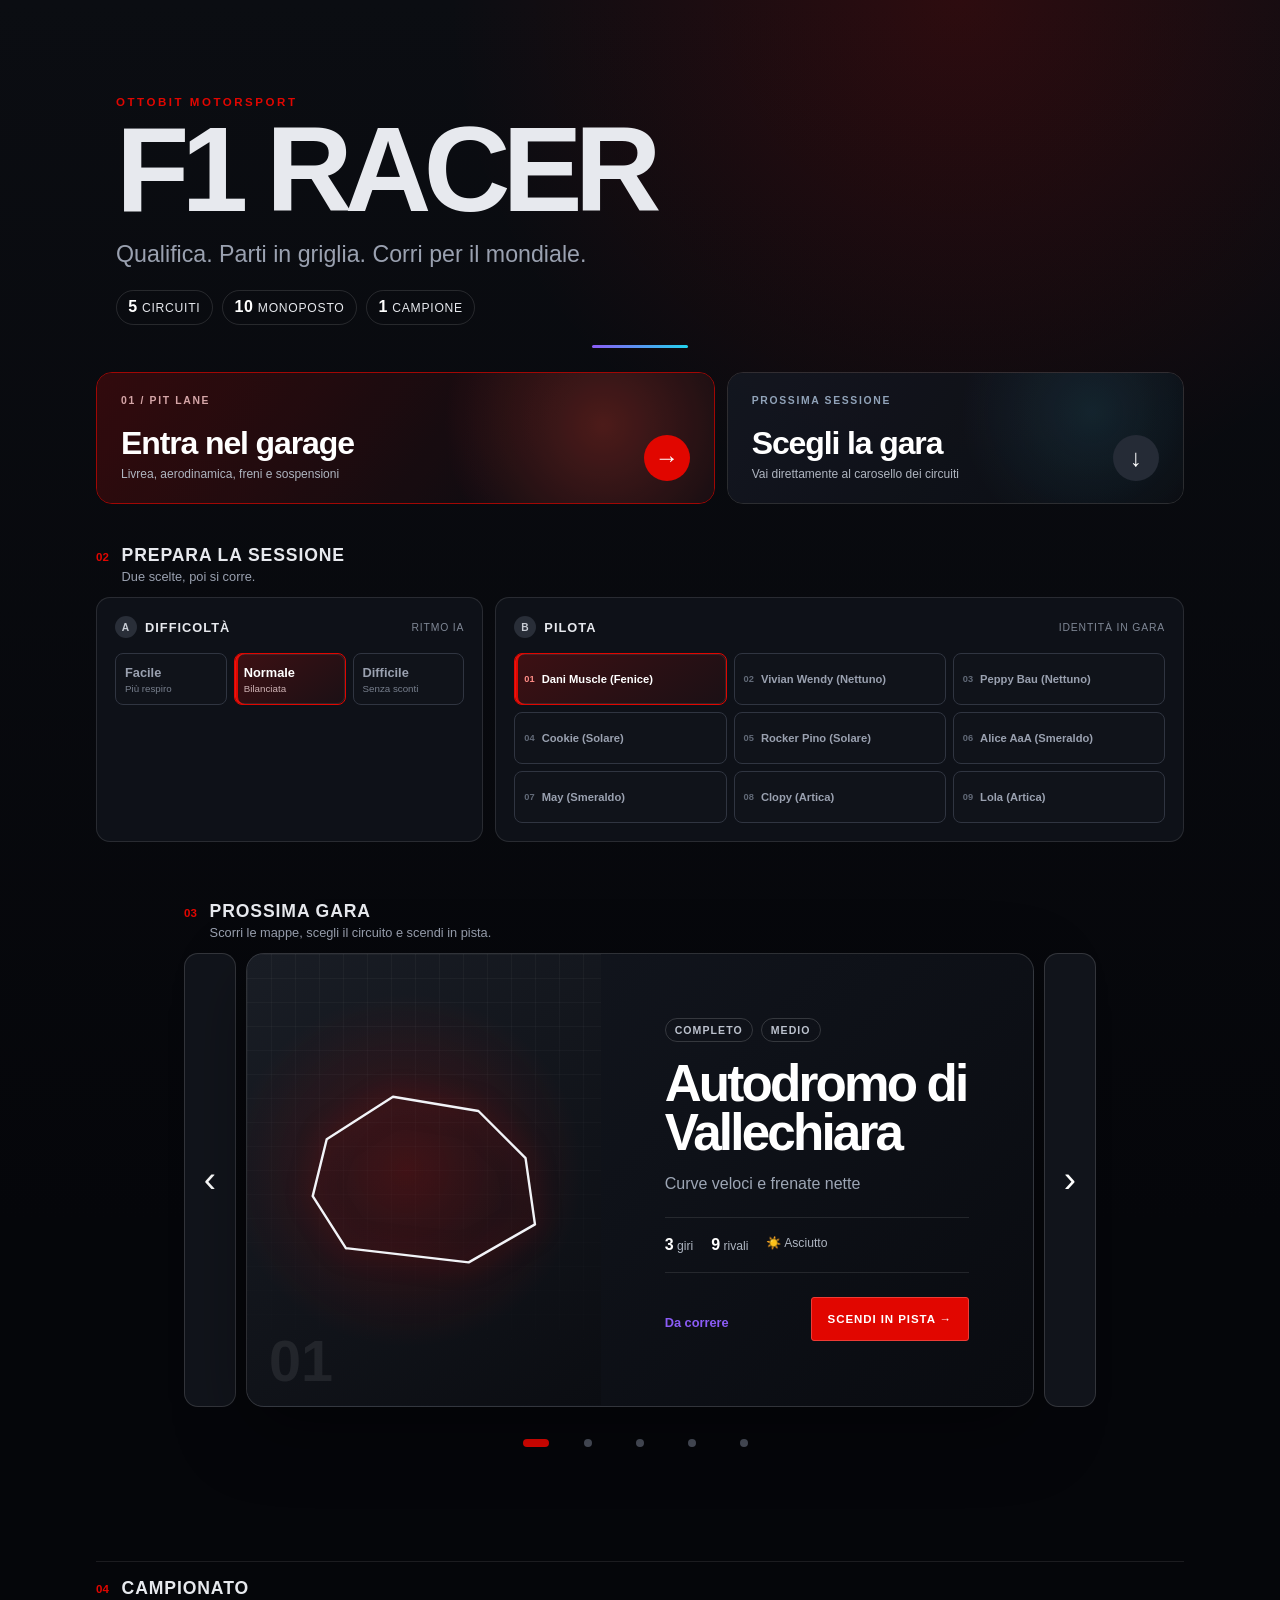
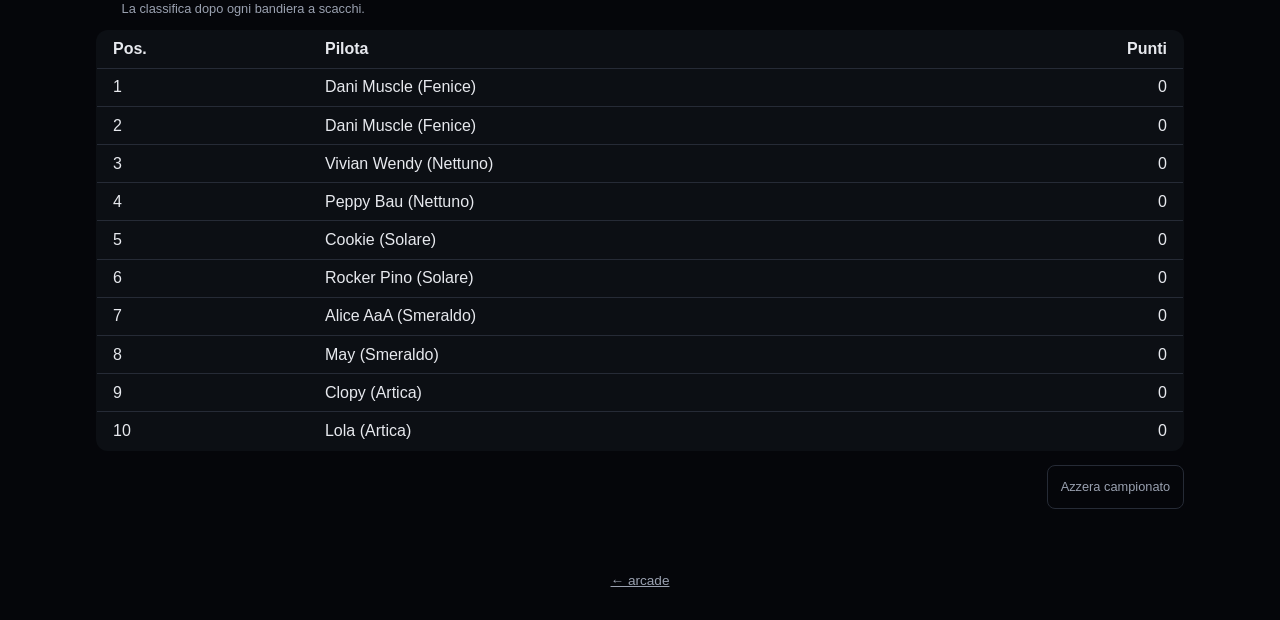
==== games/f1-racer/index.html @ 50240152 "fix(f1): preserve desktop race CTA clicks" ====
<!DOCTYPE html>
<html lang="it">
<head>
  <meta charset="UTF-8" />
  <meta name="viewport" content="width=device-width, initial-scale=1.0" />
  <title>F1 Racer — ottobit arcade</title>
  <link rel="icon" href="data:image/svg+xml,<svg xmlns=%22http://www.w3.org/2000/svg%22 viewBox=%220 0 100 100%22><text y=%22.9em%22 font-size=%2290%22>🏎️</text></svg>" />
  <meta name="description" content="Mini-campionato 3D: 5 circuiti, griglia da 10 auto, classifica a punti. Giocabile subito nel browser." />
  <meta property="og:type" content="website" />
  <meta property="og:url" content="https://ottobit.github.io/portfolio-arcade/games/f1-racer/" />
  <meta property="og:title" content="F1 Racer — ottobit arcade" />
  <meta property="og:description" content="Mini-campionato 3D: 5 circuiti, griglia da 10 auto, classifica a punti. Giocabile subito nel browser." />
  <meta property="og:image" content="https://ottobit.github.io/portfolio-arcade/assets/images/og-f1-racer.jpg" />
  <meta name="twitter:card" content="summary_large_image" />
  <link rel="stylesheet" href="../../assets/css/style.css" />
  <link rel="stylesheet" href="style.css?v=21" />
</head>
<body>
  <header class="f1-home-hero">
    <p class="f1-home-kicker">OTTOBIT MOTORSPORT</p>
    <h1 class="wordmark">F1 Racer</h1>
    <p class="f1-home-lead">Qualifica. Parti in griglia. Corri per il mondiale.</p>
    <div class="f1-home-stats" aria-label="Caratteristiche campionato">
      <span><strong>5</strong> circuiti</span><span><strong>10</strong> monoposto</span><span><strong>1</strong> campione</span>
    </div>
  </header>

  <nav class="home-command-center" aria-label="Azioni principali">
    <a class="home-command home-command--garage" href="garage.html">
      <span class="home-command-index">01 / PIT LANE</span>
      <span class="home-command-copy"><strong>Entra nel garage</strong><small>Livrea, aerodinamica, freni e sospensioni</small></span>
      <span class="home-command-arrow" aria-hidden="true">→</span>
    </a>
    <a class="home-command home-command--race" href="#circuit-carousel">
      <span class="home-command-index">PROSSIMA SESSIONE</span>
      <span class="home-command-copy"><strong>Scegli la gara</strong><small>Vai direttamente al carosello dei circuiti</small></span>
      <span class="home-command-arrow" aria-hidden="true">↓</span>
    </a>
  </nav>

  <div id="champion-banner" hidden></div>

  <section class="f1-home-section race-setup-panel">
    <div class="f1-home-section-head"><span>02</span><div><h2>Prepara la sessione</h2><p>Due scelte, poi si corre.</p></div></div>
    <div class="race-setup-grid">
      <div class="setup-choice setup-choice--difficulty"><div class="setup-choice-head"><strong><i>A</i>Difficoltà</strong><span>Ritmo IA</span></div><div id="difficulty-select" class="difficulty-select difficulty-control" role="radiogroup" aria-label="Difficoltà avversari"></div></div>
      <div class="setup-choice setup-choice--driver"><div class="setup-choice-head"><strong><i>B</i>Pilota</strong><span>Identità in gara</span></div><div id="driver-select" class="difficulty-select driver-control" role="radiogroup" aria-label="Pilota"></div></div>
    </div>
  </section>

  <main class="f1-home-section circuit-stage"><div class="f1-home-section-head"><span>03</span><div><h2>Prossima gara</h2><p>Scorri le mappe, scegli il circuito e scendi in pista.</p></div></div>
    <div id="circuit-carousel" class="circuit-carousel" tabindex="0" aria-roledescription="carosello" aria-label="Selezione circuito">
      <button id="circuit-prev" class="circuit-arrow circuit-arrow--prev" type="button" aria-label="Circuito precedente">‹</button>
      <div class="circuit-viewport"><div id="circuit-list" class="circuit-track"></div></div>
      <button id="circuit-next" class="circuit-arrow circuit-arrow--next" type="button" aria-label="Circuito successivo">›</button>
    </div>
    <div id="circuit-dots" class="circuit-dots" aria-label="Vai al circuito"></div>
    <p id="circuit-live" class="sr-only" aria-live="polite"></p>
  </main>

  <section class="f1-home-section championship-panel"><div class="f1-home-section-head"><span>04</span><div><h2>Campionato</h2><p>La classifica dopo ogni bandiera a scacchi.</p></div></div><div class="menu-standings">
    <table>
      <thead><tr><th>Pos.</th><th>Pilota</th><th>Punti</th></tr></thead>
      <tbody id="standings-body"></tbody>
    </table>
    <button id="reset-btn" class="reset-btn" type="button">Azzera campionato</button>
  </div></section>

  <footer>
    <a href="../../">← arcade</a>
  </footer>

  <script type="module" src="menu.js?v=22"></script>
</body>
</html>
---- assets/css/style.css ----
:root {
  --bg: #0b0d12;
  --surface: #14171f;
  --border: #262b36;
  --text: #e7e9ee;
  --text-dim: #9aa1b0;
  --accent: #8b5cf6; /* arcade violet — site chrome, not tied to any one game */
  --accent-2: #22d3ee; /* cyan, used sparingly for the hover glow gradient */
  --accent-soft: rgba(139, 92, 246, 0.14);
}

* {
  box-sizing: border-box;
}

body {
  margin: 0;
  background: var(--bg);
  color: var(--text);
  font-family: -apple-system, BlinkMacSystemFont, "Segoe UI", Roboto, sans-serif;
}

/* Same keyboard-focus affordance as the portfolio's own :focus-visible
   rule — a mouse click doesn't need a ring, tabbing through the cards
   does. */
:focus-visible {
  outline: 3px solid var(--accent);
  outline-offset: 3px;
  border-radius: 4px;
}

header {
  padding: 3rem 1.5rem 1.75rem;
  text-align: center;
}

.wordmark {
  margin: 0;
  font-weight: 700;
  font-size: 2.1rem;
  letter-spacing: 0.04em;
  text-transform: uppercase;
}

.wordmark .dot {
  color: var(--accent);
}

header p {
  color: var(--text-dim);
  margin-top: 0.6rem;
}

/* The header's own accent bar, same role as .info-card::before on the
   portfolio — a gradient here instead of a flat fill is the one place
   the second accent tone earns its keep. */
header::after {
  content: '';
  display: block;
  width: 96px;
  height: 3px;
  margin: 1.25rem auto 0;
  background: linear-gradient(90deg, var(--accent), var(--accent-2));
  border-radius: 999px;
}

main {
  max-width: 960px;
  margin: 0 auto;
  padding: 1rem 1.5rem 4rem;
}

.grid {
  display: grid;
  /* auto-fit, not auto-fill: with fewer games than columns (today, just
     one), auto-fill leaves phantom empty columns and the real card stays
     stuck at its minimum width instead of filling the row — same fix
     already in place on the portfolio's own .card-grid. */
  grid-template-columns: repeat(auto-fit, minmax(240px, 1fr));
  gap: 1rem;
}

.card {
  position: relative;
  display: flex;
  flex-direction: column;
  gap: 0.6rem;
  background: var(--surface);
  border: 1px solid var(--border);
  border-radius: 14px;
  padding: 1.5rem 1.25rem 1.25rem;
  height: 100%;
  overflow: hidden;
  transition: transform 0.15s ease, border-color 0.15s ease, box-shadow 0.15s ease;
}

/* Top accent rule, same pattern as .info-card::before on the portfolio —
   the cheapest way to make a plain bordered box read as "branded". */
.card::before {
  content: '';
  position: absolute;
  top: 0;
  left: 0;
  right: 0;
  height: 3px;
  background: linear-gradient(90deg, var(--accent), var(--accent-2));
  opacity: 0.55;
  transition: opacity 0.15s ease;
}

/* A card that's nothing but a game's own og-card image — no separate
   icon/title/description because the image already carries them (same
   pattern as the portfolio's Embergale entry in its Playground). */
.card--image-only {
  padding: 0;
}

.card-image {
  display: block;
  width: 100%;
  height: auto;
  aspect-ratio: 1200 / 630;
  object-fit: cover;
}

.card-icon {
  display: inline-flex;
  align-items: center;
  justify-content: center;
  align-self: flex-start;
  padding: 0.4em;
  font-size: 1.6rem;
  line-height: 1;
  background: var(--bg);
  border: 1px solid var(--border);
  border-radius: 10px;
}

.card h2 {
  margin: 0;
  display: flex;
  align-items: center;
  gap: 0.4em;
  font-weight: 600;
  font-size: 1.15rem;
  letter-spacing: 0.01em;
}

.card h2::after {
  content: '→';
  color: var(--accent);
  opacity: 0;
  transform: translateX(-4px);
  transition: opacity 0.15s ease, transform 0.15s ease;
}

.card p {
  margin: 0;
  color: var(--text-dim);
  font-size: 0.9rem;
}

.card--disabled {
  opacity: 0.6;
}

.card-link {
  text-decoration: none;
  color: inherit;
}

.card-link:hover .card,
.card-link:focus-visible .card {
  transform: translateY(-3px);
  border-color: var(--accent);
  box-shadow: 0 12px 32px rgba(0, 0, 0, 0.35), 0 0 0 1px var(--accent-soft);
}

.card-link:hover .card::before,
.card-link:focus-visible .card::before {
  opacity: 1;
}

.card-link:hover h2::after,
.card-link:focus-visible h2::after {
  opacity: 1;
  transform: translateX(0);
}

.badge {
  position: absolute;
  top: 1rem;
  right: 1rem;
  font-size: 0.65rem;
  font-weight: 600;
  text-transform: uppercase;
  letter-spacing: 0.08em;
  color: var(--text-dim);
  border: 1px solid var(--border);
  border-radius: 999px;
  padding: 0.2rem 0.6rem;
}

footer {
  text-align: center;
  color: var(--text-dim);
  font-size: 0.85rem;
  padding: 2rem 1.5rem;
}

footer a {
  color: var(--text-dim);
  transition: color 0.15s ease;
}

footer a:hover,
footer a:focus-visible {
  color: var(--accent);
}
---- games/f1-racer/style.css ----
/* Fullscreen-no-scroll is only right for the race page (fixed canvas +
   HUD overlay) — the menu page below it needs to scroll normally, so this
   is scoped to race.html's own <html class="race">, not shared globally. */
html.race,
html.race body {
  height: 100%;
  overflow: hidden;
}

body {
  background: #05060a;
}

canvas {
  display: block;
}

/* The race viewport is an interaction surface, not a document: prevent
   Safari/iOS from turning repeated taps or pinch gestures on the WebGL
   canvas into page zoom. Keep this scoped to #app so HUD links/results
   retain normal browser behaviour. */
html.race #app,
html.race #app canvas {
  touch-action: none;
  -webkit-user-select: none;
  user-select: none;
  -webkit-touch-callout: none;
}

/* One shared "glass" surface for HUD chrome that still needs one — just
   the speed/gear cluster now (below); every other piece is plain text with
   a drop shadow instead (see #hud-topleft/#hud-topright). */
.hud-panel {
  background: linear-gradient(180deg, rgba(22, 24, 31, 0.45), rgba(11, 12, 17, 0.35));
  backdrop-filter: blur(4px);
  -webkit-backdrop-filter: blur(4px);
  border: 1px solid rgba(255, 255, 255, 0.1);
  border-radius: 10px;
}

/* Corner HUD instead of bordered cards stacked at top-center — those kept
   fighting each other for the limited room above the horizon, and drew
   the eye to themselves instead of the track. Modeled directly on a real
   sim racer's HUD: plain text with a drop shadow for legibility in each
   corner, the whole middle of the screen left clear. Only the speed/gear
   readout (bottom-right) keeps a background pill, same as the reference —
   it's the one place several numbers share tight quarters. */
#hud {
  position: fixed;
  inset: 0;
  pointer-events: none;
  font-family: -apple-system, BlinkMacSystemFont, "Segoe UI", Roboto, sans-serif;
  color: var(--text, #e7e9ee);
}

#hud-topleft,
#hud-topright {
  position: absolute;
  top: 0.6rem;
  text-shadow: 0 1px 6px rgba(0, 0, 0, 0.85), 0 1px 2px rgba(0, 0, 0, 0.9);
}

#hud-topleft {
  left: 0.8rem;
}

#hud-topright {
  right: 0.8rem;
  text-align: right;
}

#hud .back-link {
  display: block;
  pointer-events: auto;
  color: var(--text-dim, #9aa1b0);
  text-decoration: none;
  font-size: 0.75rem;
  margin-bottom: 0.35rem;
  width: fit-content;
}

#time {
  font-size: 1.7rem;
  font-weight: 800;
  font-variant-numeric: tabular-nums;
  line-height: 1.1;
}

#hud-topleft-row {
  font-size: 0.95rem;
  font-weight: 600;
  font-variant-numeric: tabular-nums;
  margin-top: 0.15rem;
}

.stats-sep {
  margin: 0 0.35em;
  color: var(--text-dim, #9aa1b0);
}

#circuit-name {
  font-size: 0.7rem;
  color: var(--text-dim, #9aa1b0);
  text-transform: uppercase;
  letter-spacing: 0.05em;
}

#best {
  font-size: 0.85rem;
  font-variant-numeric: tabular-nums;
  margin-top: 0.15rem;
}

#hud-topright-row {
  display: flex;
  justify-content: flex-end;
  gap: 0.6em;
  font-size: 0.8rem;
  color: var(--text-dim, #9aa1b0);
  margin-top: 0.25rem;
}

#hud-telemetry {
  position: fixed;
  left: 0.8rem;
  bottom: 0.7rem;
  display: flex;
  align-items: center;
  gap: 0.8rem;
  padding: 0.35rem 0.55rem;
  color: var(--text, #e7e9ee);
  font-size: 0.68rem;
  line-height: 1;
  font-variant-numeric: tabular-nums;
  text-shadow: 0 1px 4px rgba(0, 0, 0, 0.7);
}

#hud-telemetry > div {
  display: flex;
  align-items: baseline;
  gap: 0.35rem;
}

.telemetry-label {
  color: var(--text-dim, #9aa1b0);
  font-size: 0.58rem;
  letter-spacing: 0.08em;
  font-weight: 700;
}

#hud-telemetry strong {
  font-size: 0.72rem;
  font-weight: 800;
}

#hint {
  position: fixed;
  bottom: 1.25rem;
  left: 50%;
  transform: translateX(-50%);
  color: var(--text-dim, #9aa1b0);
  font-family: -apple-system, BlinkMacSystemFont, "Segoe UI", Roboto, sans-serif;
  font-size: 0.85rem;
  text-shadow: 0 1px 4px rgba(0, 0, 0, 0.8);
  pointer-events: none;
}

/* Real F1 broadcasts flash a "TRACK LIMITS - TIME PENALTY" banner; this is
   the same idea shrunk to fit a HUD that's deliberately kept out of the
   way of the car (see the harmonisation pass earlier in the project) — a
   brief, small notice instead of a screen-filling one. Shown for ~2.5s via
   the .visible class (toggled in main.js) right after a penalized lap. */
#penalty-notice {
  position: fixed;
  top: 4.5rem;
  left: 50%;
  transform: translateX(-50%) translateY(-0.4rem);
  padding: 0.4rem 0.9rem;
  border-radius: 8px;
  background: rgba(225, 6, 0, 0.85);
  color: #fff;
  font-family: -apple-system, BlinkMacSystemFont, "Segoe UI", Roboto, sans-serif;
  font-size: 0.85rem;
  font-weight: 700;
  opacity: 0;
  pointer-events: none;
  transition: opacity 0.2s ease, transform 0.2s ease;
}

#penalty-notice.visible {
  opacity: 1;
  transform: translateX(-50%) translateY(0);
}

/* Safety car caution banner: a persistent bar (not a brief toast, unlike
   most other HUD notices) for as long as the caution period lasts, styled
   after a real broadcast's yellow-flag graphic. */
#caution-banner {
  position: fixed;
  top: 4.5rem;
  left: 50%;
  transform: translateX(-50%);
  padding: 0.5rem 1.1rem;
  border-radius: 8px;
  background: rgba(230, 194, 41, 0.92);
  color: #14161c;
  font-family: -apple-system, BlinkMacSystemFont, "Segoe UI", Roboto, sans-serif;
  font-size: 0.9rem;
  font-weight: 700;
  text-align: center;
  pointer-events: none;
}

#caution-banner[hidden] {
  display: none;
}

/* Small top-down circuit trace tucked under the top-right text, no card of
   its own — a drop shadow instead of a background is enough to read
   against any part of the sky or track behind it. */
#minimap {
  display: block;
  margin: 0.35rem 0 0 auto;
  width: 4.2rem;
  filter: drop-shadow(0 2px 5px rgba(0, 0, 0, 0.6));
}

/* Top-center instrument cluster: shift lights, DRS/ERS, speed bar and
   gear/speed readout stay in the driver's forward sight line and away
   from the touch controls at the bottom corners. */
#hud-bottomright {
  position: absolute;
  top: 0.7rem;
  left: 50%;
  transform: translateX(-50%);
  display: flex;
  align-items: center;
  gap: 0.6rem;
  padding: 0.4rem 0.7rem;
  font-variant-numeric: tabular-nums;
  pointer-events: none;
}

/* Below this height (a landscape phone) there isn't much vertical room to
   spare — shrink the corner text and the bottom-right cluster a little. */
@media (max-height: 480px) {
  #time {
    font-size: 1.3rem;
  }
  #hud-topleft-row {
    font-size: 0.85rem;
  }
  /* First thing to drop for height, not the numbers a driver actually
     needs mid-lap — the circuit name is already on the results/menu
     screens either side of the race itself. */
  #circuit-name {
    display: none;
  }
  #minimap {
    width: 3rem;
  }
  #hud-bottomright {
    padding: 0.3rem 0.55rem;
    gap: 0.4rem;
  }
  #ers-indicator,
  #drs-indicator {
    font-size: 0.6rem;
  }
  #hud-telemetry {
    gap: 0.55rem;
    font-size: 0.62rem;
  }
}

#shift-lights {
  display: flex;
  gap: 0.2rem;
  flex: 0 0 auto;
}

.shift-led {
  width: 0.35rem;
  height: 0.35rem;
  border-radius: 50%;
  background: rgba(255, 255, 255, 0.12);
  color: #2ecc71; /* the lit color, via currentColor below */
  transition: background-color 0.08s linear, box-shadow 0.08s linear;
}

.shift-led:nth-child(5),
.shift-led:nth-child(6) {
  color: #e6c229;
}

.shift-led:nth-child(7),
.shift-led:nth-child(8) {
  color: #e10600;
}

.shift-led.is-lit {
  background: currentColor;
  box-shadow: 0 0 4px 1px currentColor;
}

/* The bar itself: a track that fills left to right with speed, cyan at
   idle through to red near the top — reads at a glance, and unlike the
   old analog dial it naturally fills the wide bar shape instead of
   leaving empty space around a small circle. */
#speed-track {
  position: relative;
  flex: 1 1 auto;
  min-width: 3rem;
  height: 0.65rem;
  border-radius: 999px;
  background: rgba(255, 255, 255, 0.1);
  overflow: hidden;
}

#speed-fill {
  height: 100%;
  width: 0%;
  border-radius: 999px;
  background: linear-gradient(90deg, #22d3ee, #e6c229, #e10600);
  transition: width 0.08s linear;
}

.speedo-readout {
  display: flex;
  align-items: baseline;
  justify-content: flex-end;
  gap: 0.3em;
  flex: 0 0 auto;
  min-width: 4.75rem;
}

/* Gear indicator, styled like the digit on an F1 wheel's dash: its own
   little tile, not just more text — and a quick scale/flash on change
   (triggered by toggling .gear-shift in JS) is the "visual" half of the
   gear shift, the audio click from updateEngineSound() is the other. */
#gear-value {
  display: inline-flex;
  align-items: center;
  justify-content: center;
  min-width: 1.3em;
  padding: 0.05em 0.15em;
  border-radius: 4px;
  background: rgba(255, 255, 255, 0.12);
  font-size: 1.15rem;
  font-weight: 800;
  line-height: 1.3;
}

#gear-value.gear-shift {
  animation: gear-shift-flash 0.22s ease-out;
}

@keyframes gear-shift-flash {
  0% {
    background: rgba(230, 194, 41, 0.9);
    transform: scale(1.25);
  }
  100% {
    background: rgba(255, 255, 255, 0.12);
    transform: scale(1);
  }
}

/* Dim and inert until the zone + gap conditions in updateDrsEligibility()
   are both met, then lights up green like a real F1 dash's DRS prompt. */
#ers-indicator {
  flex: 0 0 auto;
  padding: 0.1em 0.4em;
  border-radius: 4px;
  font-size: 0.7rem;
  font-weight: 800;
  letter-spacing: 0.04em;
  color: rgba(255, 255, 255, 0.35);
  background: rgba(255, 255, 255, 0.08);
}

#ers-indicator.ers-active {
  color: #05060a;
  background: #22d3ee;
  box-shadow: 0 0 6px 1px rgba(34, 211, 238, 0.55);
}

#tyre-compound {
  font-weight: 800;
  letter-spacing: 0.05em;
}

#tyre-compound[data-compound="soft"] {
  color: #e10600;
}

#tyre-compound[data-compound="medium"] {
  color: #e6c229;
}

#tyre-compound[data-compound="hard"] {
  color: #f5f5f5;
}

#drs-indicator {
  flex: 0 0 auto;
  padding: 0.1em 0.4em;
  border-radius: 4px;
  font-size: 0.7rem;
  font-weight: 800;
  letter-spacing: 0.05em;
  color: rgba(255, 255, 255, 0.25);
  background: rgba(255, 255, 255, 0.08);
}

#drs-indicator.drs-active {
  color: #05060a;
  background: #2ecc71;
  box-shadow: 0 0 6px 1px rgba(46, 204, 113, 0.7);
}

#speed-value {
  font-size: 1.35rem;
  font-weight: 800;
  line-height: 1;
}

.speedo-unit {
  font-size: 0.7rem;
  color: var(--text-dim, #9aa1b0);
}

#touch-controls {
  display: none;
}

/* Touch controls: shown only when JS (see index.html) detects real touch
   support and adds .touch to <html>. Detecting it in JS instead of relying
   purely on the (hover: none)/(pointer: coarse) media query, because that
   query is reported inconsistently by some mobile browsers and was hiding
   the buttons on real devices that clearly are touchscreens. */
html.touch #hint {
  display: none;
}

html.touch #hud-telemetry {
  display: none;
}

html.touch #touch-controls {
  display: flex;
  position: fixed;
  left: 0;
  right: 0;
  bottom: 0;
  justify-content: space-between;
  align-items: flex-end;
  padding: 0 1rem calc(1rem + env(safe-area-inset-bottom, 0px));
  touch-action: none;
}

.touch-group {
  display: flex;
  gap: 1rem;
}

.touch-btn {
  width: 6.5rem;
  height: 6.5rem;
  border-radius: 50%;
  border: 1px solid rgba(255, 255, 255, 0.18);
  background: rgba(20, 22, 28, 0.6);
  box-shadow: 0 6px 16px rgba(0, 0, 0, 0.45), inset 0 1px 0 rgba(255, 255, 255, 0.08);
  color: var(--text, #e7e9ee);
  font-size: 2.1rem;
  line-height: 1;
  -webkit-user-select: none;
  user-select: none;
  touch-action: none;
}

.touch-btn:active {
  background: rgba(225, 6, 0, 0.6);
  box-shadow: 0 2px 8px rgba(0, 0, 0, 0.4), inset 0 1px 0 rgba(255, 255, 255, 0.08);
}

.touch-btn--big {
  width: 7.5rem;
  height: 7.5rem;
  font-size: 2.6rem;
}

/* F1-style steering wheel: an actual wheel shape (flat-bottom rim, center
   hub, top marker). It's one continuous drag surface (see main.js) rather
   than two side-by-side buttons, so a finger can slide across it without
   losing the press — that's what a wheel needs to be usable one-handed.
   Sized up from the original 7rem and given its own drop shadow (the SVG
   itself has no shadow — it's flat artwork) so it reads as a solid object
   sitting on the glass instead of a flat sticker, and is comfortably
   bigger under a thumb. */
#wheel-control {
  position: relative;
  width: 10rem;
  height: 10rem;
  border-radius: 50% 50% 20% 20%;
  touch-action: none;
  -webkit-user-select: none;
  user-select: none;
  filter: drop-shadow(0 8px 18px rgba(0, 0, 0, 0.5));
}

#wheel-control svg {
  width: 100%;
  height: 100%;
  display: block;
  pointer-events: none;
}

/* --- Starting grid countdown ---------------------------------------------- */

#countdown-overlay[hidden] {
  display: none;
}

#countdown-overlay {
  position: fixed;
  inset: 0;
  z-index: 500;
  display: flex;
  align-items: center;
  justify-content: center;
  font-family: -apple-system, BlinkMacSystemFont, "Segoe UI", Roboto, sans-serif;
  font-size: 6rem;
  font-weight: 800;
  color: #fff;
  letter-spacing: 0.05em;
  text-shadow: 0 0 28px rgba(225, 6, 0, 0.75), 0 4px 14px rgba(0, 0, 0, 0.7);
  pointer-events: none;
}

/* --- Post-race results overlay ------------------------------------------- */

#results-overlay[hidden] {
  display: none;
}

#results-overlay {
  position: fixed;
  inset: 0;
  z-index: 1000;
  display: flex;
  align-items: center;
  justify-content: center;
  padding: 1.5rem;
  background: rgba(5, 6, 10, 0.85);
  font-family: -apple-system, BlinkMacSystemFont, "Segoe UI", Roboto, sans-serif;
}

.results-card {
  width: 100%;
  max-width: 26rem;
  max-height: 90vh;
  display: flex;
  flex-direction: column;
  background: var(--surface, #14171f);
  border: 1px solid var(--border, #262b36);
  border-radius: 14px;
  padding: 1.25rem 1.75rem;
  color: var(--text, #e7e9ee);
  text-align: center;
}

.results-card h2 {
  margin: 0 0 0.75rem;
  flex: 0 0 auto;
}

/* With up to ten finishers, the list can get taller than the viewport —
   only it scrolls (min-height: 0 is what lets a flex child shrink below
   its content size at all), so the title, points and action buttons stay
   in view instead of getting pushed off top or bottom. */
#results-order {
  list-style: none;
  margin: 0;
  padding: 0;
  text-align: left;
  flex: 1 1 auto;
  min-height: 0;
  overflow-y: auto;
  /* A harmless fade at the very bottom edge — invisible when the list
     fits, but on a short screen it hints there's more below instead of
     the list just quietly ending after however many rows fit. */
  mask-image: linear-gradient(to bottom, black calc(100% - 14px), transparent 100%);
  -webkit-mask-image: linear-gradient(to bottom, black calc(100% - 14px), transparent 100%);
}

#results-order li {
  display: flex;
  justify-content: space-between;
  padding: 0.35rem 0.25rem;
  border-bottom: 1px solid var(--border, #262b36);
}

#results-order li.is-player {
  font-weight: 700;
  color: var(--accent, #e10600);
}

#results-points {
  color: var(--text-dim, #9aa1b0);
  margin: 0.75rem 0 1rem;
  flex: 0 0 auto;
}

.results-actions {
  display: flex;
  gap: 0.75rem;
  justify-content: center;
  flex: 0 0 auto;
}

.results-btn {
  padding: 0.6rem 1.1rem;
  border-radius: 8px;
  border: 1px solid var(--border, #262b36);
  color: var(--text, #e7e9ee);
  text-decoration: none;
  font-size: 0.9rem;
}

.results-btn--primary {
  background: var(--accent, #e10600);
  border-color: var(--accent, #e10600);
  color: #fff;
  font-weight: 600;
}

/* --- Circuit menu (index.html) ------------------------------------------- */

.difficulty-select {
  display: flex;
  justify-content: center;
  gap: 0.5rem;
  max-width: 640px;
  margin: 0 auto 1.5rem;
  padding: 0 1.5rem;
}

.difficulty-btn {
  flex: 1 1 0;
  padding: 0.5rem 0.8rem;
  border-radius: 8px;
  border: 1px solid var(--border, #262b36);
  background: var(--surface, #14171f);
  color: var(--text-dim, #9aa1b0);
  font-size: 0.85rem;
  font-weight: 600;
  cursor: pointer;
}

.difficulty-btn.active {
  background: var(--accent, #e10600);
  border-color: var(--accent, #e10600);
  color: #fff;
}

.menu-standings {
  max-width: 640px;
  margin: 0 auto 2rem;
  padding: 0 1.5rem;
}

.menu-standings table {
  width: 100%;
  border-collapse: collapse;
  background: var(--surface, #14171f);
  border: 1px solid var(--border, #262b36);
  border-radius: 12px;
  overflow: hidden;
}

.menu-standings th,
.menu-standings td {
  padding: 0.6rem 1rem;
  text-align: left;
  border-bottom: 1px solid var(--border, #262b36);
}

.menu-standings tr:last-child td {
  border-bottom: none;
}

.menu-standings td:last-child,
.menu-standings th:last-child {
  text-align: right;
}

#champion-banner {
  max-width: 640px;
  margin: 0 auto 1.5rem;
  padding: 0.9rem 1.25rem;
  border-radius: 10px;
  background: linear-gradient(90deg, var(--accent, #8b5cf6), var(--accent-2, #22d3ee));
  color: #05060a;
  font-weight: 700;
  text-align: center;
}

.menu-actions {
  max-width: 640px;
  margin: 0 auto 2rem;
  padding: 0 1.5rem;
  text-align: right;
}

.reset-btn {
  background: none;
  border: 1px solid var(--border, #262b36);
  color: var(--text-dim, #9aa1b0);
  border-radius: 8px;
  padding: 0.4rem 0.8rem;
  font-size: 0.8rem;
  cursor: pointer;
}

.circuit-card {
  display: block;
  text-decoration: none;
  color: inherit;
}

.circuit-status {
  display: inline-block;
  margin-top: 0.4rem;
  font-size: 0.8rem;
  color: var(--accent, #8b5cf6);
  font-weight: 600;
}

/* F1 Racer home: stronger race-weekend hierarchy while preserving the
   existing menu controls generated by menu.js. */
body:not(:has(#app)) {
  background:
    radial-gradient(circle at 75% 0%, rgba(225, 6, 0, 0.16), transparent 32rem),
    linear-gradient(180deg, #0b0d12 0%, #05060a 55%);
}
.f1-home-hero {
  max-width: 68rem;
  margin: 0 auto;
  padding: clamp(3rem, 8vw, 6rem) 1.25rem 2.5rem;
  text-align: left;
}
.f1-home-kicker {
  margin: 0 0 0.65rem;
  font-size: 0.72rem;
  font-weight: 800;
  letter-spacing: 0.22em;
  color: #e10600;
}
.f1-home-hero .wordmark {
  margin: 0;
  font-size: clamp(3.4rem, 11vw, 7.5rem);
  line-height: 0.86;
  letter-spacing: -0.065em;
}
.f1-home-lead {
  max-width: 36rem;
  margin: 1.2rem 0 1.4rem;
  font-size: clamp(1.05rem, 2.6vw, 1.45rem);
  color: var(--text-dim, #9aa1b0);
}
.f1-home-stats {
  display: flex;
  flex-wrap: wrap;
  gap: 0.6rem;
}
.f1-home-stats span {
  padding: 0.45rem 0.7rem;
  border: 1px solid rgba(255,255,255,0.12);
  border-radius: 999px;
  font-size: 0.76rem;
  text-transform: uppercase;
  letter-spacing: 0.06em;
}
.f1-home-stats strong { color: #fff; font-size: 1rem; }
.f1-home-section {
  width: min(68rem, calc(100% - 2rem));
  margin: 0 auto 2rem;
}
.f1-home-section-head {
  display: flex;
  gap: 0.8rem;
  align-items: flex-start;
  margin-bottom: 0.85rem;
}
.f1-home-section-head > span {
  color: #e10600;
  font-size: 0.72rem;
  font-weight: 900;
  padding-top: 0.35rem;
}
.f1-home-section-head h2 { margin: 0; font-size: 1.1rem; text-transform: uppercase; letter-spacing: 0.05em; }
.f1-home-section-head p { margin: 0.15rem 0 0; color: var(--text-dim, #9aa1b0); font-size: 0.8rem; }
.f1-home-section .menu-standings { margin: 0; }
@media (max-width: 600px) {
  .f1-home-hero { padding-top: 2.6rem; }
  .f1-home-section { width: min(100% - 1.2rem, 68rem); }
}

.garage-entry{width:min(68rem,calc(100% - 2rem));margin:0 auto 2rem}.garage-entry a{display:flex;justify-content:space-between;gap:1rem;padding:1rem 1.2rem;border:1px solid rgba(225,6,0,.45);border-radius:12px;background:linear-gradient(90deg,rgba(225,6,0,.14),rgba(255,255,255,.03));text-decoration:none;color:#fff}.garage-entry span{color:var(--text-dim,#9aa1b0)}

/* Home command hierarchy: garage and race are visible before secondary
   championship information, while session settings behave as one unit. */
html{scroll-behavior:smooth}
.f1-home-hero{padding-bottom:1.5rem}
.home-command-center{width:min(68rem,calc(100% - 2rem));margin:0 auto 2.6rem;display:grid;grid-template-columns:1.15fr .85fr;gap:12px}
.home-command{position:relative;min-height:132px;display:grid;grid-template-columns:1fr auto;grid-template-rows:auto 1fr;gap:14px 18px;padding:22px 24px;border:1px solid rgba(255,255,255,.14);border-radius:16px;color:#fff;text-decoration:none;overflow:hidden;isolation:isolate;transition:transform .2s,border-color .2s}
.home-command::before{content:"";position:absolute;z-index:-1;inset:0;opacity:.85}
.home-command--garage{border-color:rgba(225,6,0,.7)}.home-command--garage::before{background:radial-gradient(circle at 82% 40%,rgba(255,73,53,.3),transparent 31%),linear-gradient(125deg,#3a0b0d,#120d12 70%)}
.home-command--race::before{background:radial-gradient(circle at 80% 30%,rgba(62,185,220,.14),transparent 35%),linear-gradient(125deg,#151923,#0c0e13)}
.home-command:hover{transform:translateY(-2px);border-color:#fff}.home-command:focus-visible{outline:2px solid #fff;outline-offset:4px}
.home-command-index{grid-column:1/-1;font-size:.65rem;font-weight:900;letter-spacing:.16em;color:#d5a5a7}.home-command--race .home-command-index{color:#91a3b9}
.home-command-copy{align-self:end;display:flex;flex-direction:column;gap:5px}.home-command-copy strong{font-size:clamp(1.35rem,3vw,2rem);letter-spacing:-.035em}.home-command-copy small{color:#afb5c0;font-size:.75rem}
.home-command-arrow{align-self:end;display:grid;place-items:center;width:46px;height:46px;border-radius:50%;background:#e10600;font-size:1.5rem;font-weight:300}.home-command--race .home-command-arrow{background:#252b36}
.race-setup-panel{margin-bottom:2.7rem}.race-setup-grid{display:grid;grid-template-columns:minmax(280px,.72fr) minmax(0,1.28fr);gap:12px;align-items:stretch}.setup-choice{min-width:0;padding:18px;border:1px solid rgba(255,255,255,.11);border-radius:14px;background:rgba(17,20,27,.82)}
.setup-choice-head{display:flex;align-items:center;justify-content:space-between;gap:10px;margin-bottom:15px}.setup-choice-head strong{display:flex;align-items:center;gap:8px;font-size:.8rem;text-transform:uppercase;letter-spacing:.08em}.setup-choice-head strong i{display:grid;place-items:center;width:22px;height:22px;border-radius:50%;background:#292e38;color:#c7cbd3;font-size:.64rem;font-style:normal}.setup-choice-head span{font-size:.65rem;color:#7f8795;text-transform:uppercase;letter-spacing:.08em}
.setup-choice .difficulty-select{max-width:none;margin:0;padding:0}.difficulty-control{display:grid;grid-template-columns:repeat(3,minmax(0,1fr));gap:7px}.driver-control{display:grid;grid-template-columns:repeat(3,minmax(0,1fr));gap:7px}
.setup-choice .difficulty-btn{position:relative;min-width:0;min-height:52px;margin:0;padding:9px;border-radius:8px;background:#10131a;border-color:#303541;overflow:hidden}.setup-choice .difficulty-btn::after{content:"";position:absolute;inset:0;border:1px solid transparent;border-radius:inherit;pointer-events:none}.setup-choice .difficulty-btn.active{background:linear-gradient(145deg,#3d1013,#1b1015);border-color:#e10600;box-shadow:inset 3px 0 #e10600}.setup-choice .difficulty-btn.active::after{border-color:rgba(255,255,255,.08)}
.difficulty-option{display:flex;flex-direction:column;align-items:flex-start;justify-content:center;text-align:left}.difficulty-option strong{font-size:.8rem}.difficulty-option small{margin-top:3px;color:#777f8d;font-size:.61rem;font-weight:500}.difficulty-option.active small{color:#d0b4b6}
.driver-option{display:grid;grid-template-columns:auto minmax(0,1fr);align-items:center;gap:7px;text-align:left}.driver-option>span{color:#616977;font-size:.58rem;font-weight:800}.driver-option>strong{min-width:0;font-size:.7rem;line-height:1.12;overflow-wrap:anywhere}.driver-option.active>span{color:#ff8c86}
.championship-panel{padding-top:1rem;border-top:1px solid rgba(255,255,255,.09)}.championship-panel .menu-standings{max-width:none;padding:0}.championship-panel .menu-standings table{background:rgba(15,18,24,.78)}.championship-panel .reset-btn{display:block;min-height:44px;margin:14px 0 0 auto}
@media(max-width:700px){html{scroll-padding-top:10px}.f1-home-hero{padding:2.3rem .9rem 1.2rem}.f1-home-lead{margin:.9rem 0 1rem}.home-command-center{width:calc(100% - 1.2rem);grid-template-columns:1fr;margin-bottom:2rem}.home-command{min-height:112px;padding:17px 18px}.home-command--garage{order:-1}.home-command-copy strong{font-size:1.45rem}.race-setup-grid{grid-template-columns:1fr;gap:10px}.setup-choice{padding:14px}.setup-choice-head{margin-bottom:12px}.difficulty-control{gap:6px}.driver-control{grid-template-columns:repeat(3,minmax(0,1fr));gap:6px}.setup-choice .difficulty-btn{min-height:54px;padding:8px 7px}.driver-option{grid-template-columns:1fr;align-content:center;gap:3px;text-align:center}.driver-option>span{font-size:.55rem}.driver-option>strong{font-size:.68rem}.race-setup-panel{margin-bottom:2.2rem}.championship-panel{margin-top:.5rem}}
@media(max-width:365px){.driver-control{grid-template-columns:repeat(2,minmax(0,1fr))}.driver-option{grid-template-columns:auto minmax(0,1fr);text-align:left}.difficulty-option strong{font-size:.72rem}.difficulty-option small{font-size:.55rem}}

/* Circuit selection is a focused, swipeable stage instead of a grid of
   equally weighted cards. The current map stays large enough to read on a
   phone and every navigation target is thumb-sized. */
.circuit-stage{overflow:hidden}
.circuit-carousel{position:relative;display:grid;grid-template-columns:52px minmax(0,1fr) 52px;align-items:stretch;gap:10px;outline:none}
.circuit-carousel:focus-visible{outline:2px solid #fff;outline-offset:5px;border-radius:18px}
.circuit-viewport{overflow:hidden;border:1px solid rgba(255,255,255,.14);border-radius:18px;background:linear-gradient(135deg,#141821,#090b10);touch-action:pan-y;box-shadow:0 24px 70px rgba(0,0,0,.35)}
.circuit-track{display:flex;transition:transform .46s cubic-bezier(.22,.8,.25,1);will-change:transform}
.circuit-slide{flex:0 0 100%;min-width:0}
.circuit-card{min-height:360px;display:grid;grid-template-columns:minmax(270px,.9fr) minmax(0,1.1fr);color:#fff;text-decoration:none}
.circuit-map{position:relative;display:grid;place-items:center;min-height:360px;padding:34px;background:radial-gradient(circle at 45% 48%,rgba(225,6,0,.22),transparent 58%),linear-gradient(145deg,#191d25,#0b0d12);overflow:hidden}
.circuit-map::before{content:"";position:absolute;inset:0;background-image:linear-gradient(rgba(255,255,255,.035) 1px,transparent 1px),linear-gradient(90deg,rgba(255,255,255,.035) 1px,transparent 1px);background-size:24px 24px;mask-image:linear-gradient(to bottom,#000,transparent)}
.circuit-map svg{position:relative;width:min(100%,390px);height:auto;filter:drop-shadow(0 0 12px rgba(225,6,0,.55))}
.circuit-map polyline{fill:none;stroke:#f2f4f8;stroke-width:2.4;stroke-linecap:round;stroke-linejoin:round;vector-effect:non-scaling-stroke}
.circuit-map>span{position:absolute;left:22px;bottom:15px;font-size:3.6rem;font-weight:900;line-height:1;color:rgba(255,255,255,.08)}
.circuit-copy{display:flex;flex-direction:column;justify-content:center;padding:clamp(28px,5vw,64px)}
.circuit-meta{display:flex;gap:8px;margin-bottom:18px}.circuit-meta span{padding:5px 9px;border:1px solid rgba(255,255,255,.16);border-radius:999px;font-size:.66rem;font-weight:800;letter-spacing:.1em;text-transform:uppercase;color:#bcc2ce}
.circuit-copy h2{max-width:12ch;margin:0;font-size:clamp(2rem,4vw,3.8rem);line-height:.95;letter-spacing:-.055em}
.circuit-copy>p{margin:18px 0 24px;color:#9da6b5;font-size:1rem}
.circuit-facts{display:flex;flex-wrap:wrap;gap:18px;padding:18px 0;border-top:1px solid rgba(255,255,255,.1);border-bottom:1px solid rgba(255,255,255,.1);font-size:.76rem;color:#aeb5c1}.circuit-facts b{color:#fff;font-size:1rem}
.circuit-launch{display:flex;align-items:center;justify-content:space-between;gap:14px;margin-top:24px}.circuit-race-link{min-height:44px;display:flex;align-items:center;padding:0 16px;background:#e10600;color:#fff;border:1px solid #ef3b35;border-radius:3px;font-size:.72rem;font-weight:800;letter-spacing:.08em;text-decoration:none}.circuit-race-link:focus-visible{outline:2px solid #fff;outline-offset:4px}
.circuit-arrow{min-width:48px;border:1px solid rgba(255,255,255,.14);border-radius:14px;background:#11141b;color:#fff;font-size:2.3rem;cursor:pointer}.circuit-arrow:hover{border-color:#e10600;background:#1d1114}.circuit-arrow:focus-visible{outline:2px solid #fff;outline-offset:3px}
.circuit-dots{display:flex;justify-content:center;gap:8px;margin-top:14px}.circuit-dots button{width:44px;height:44px;padding:0;border:0;background:transparent;cursor:pointer}.circuit-dots button::after{content:"";display:block;width:8px;height:8px;margin:auto;border-radius:50%;background:#4a4f5b;transition:.2s}.circuit-dots button[aria-current=true]::after{width:26px;border-radius:9px;background:#e10600}
.sr-only{position:absolute!important;width:1px!important;height:1px!important;padding:0!important;margin:-1px!important;overflow:hidden!important;clip:rect(0,0,0,0)!important;white-space:nowrap!important;border:0!important}
@media(max-width:700px){.circuit-carousel{grid-template-columns:1fr}.circuit-arrow{position:absolute;z-index:2;top:145px;width:48px;height:48px;min-width:48px;border-radius:50%;background:rgba(7,8,12,.88)}.circuit-arrow--prev{left:8px}.circuit-arrow--next{right:8px}.circuit-card{min-height:0;grid-template-columns:1fr}.circuit-map{min-height:250px;padding:34px 48px}.circuit-copy{padding:25px 20px 24px}.circuit-copy h2{font-size:2.25rem}.circuit-copy>p{margin:12px 0 18px}.circuit-race-link{min-height:48px;padding:0 12px}.circuit-meta{margin-bottom:12px}}
@media(prefers-reduced-motion:reduce){html{scroll-behavior:auto}.circuit-track{transition:none}}
.garage-page{min-height:100vh;background:radial-gradient(circle at 35% 25%,#222733,#07080c 55%);color:#fff}.garage-head{display:flex;gap:1.4rem;align-items:flex-start;width:min(88rem,calc(100% - 2rem));margin:auto;padding:1.2rem 0}.garage-head a{color:#aaa;text-decoration:none}.garage-head span{font-size:.68rem;letter-spacing:.2em;color:#e10600;font-weight:800}.garage-head h1{margin:.1rem 0;font-size:clamp(2.3rem,5vw,4rem)}.garage-head p{margin:0;color:#aeb3bf}.garage-layout{width:min(88rem,calc(100% - 2rem));margin:auto;display:grid;grid-template-columns:minmax(0,1.5fr) minmax(18rem,.75fr);gap:1rem}.garage-car-panel,.garage-config{border:1px solid rgba(255,255,255,.1);border-radius:16px;background:rgba(7,8,12,.68);overflow:hidden}.garage-car-panel{position:relative;min-height:68vh}.garage-canvas,#garage-canvas{height:58vh;touch-action:none}.garage-hint{text-align:center;color:#8e95a4;font-size:.75rem}.garage-drop{margin:0 1rem 1rem;padding:.8rem;border:1px dashed rgba(255,255,255,.25);border-radius:10px;text-align:center;color:#9aa1b0}.garage-drop.over{border-color:#e10600;color:#fff;background:rgba(225,6,0,.12)}.garage-config{padding:1rem}.garage-stats{display:grid;gap:.55rem;margin-bottom:1.2rem}.garage-stats>div{display:grid;grid-template-columns:5rem 1fr;gap:.6rem;align-items:center;font-size:.72rem;text-transform:uppercase}.garage-stats>div>div{height:.4rem;background:#252832;border-radius:99px;overflow:hidden}.garage-stats i{display:block;height:100%;background:#e10600;border-radius:99px}.garage-part{padding:.75rem 0;border-top:1px solid rgba(255,255,255,.08)}.garage-part h2{font-size:.82rem;text-transform:uppercase;margin:0 0 .55rem}.garage-part>div{display:flex;gap:.4rem;flex-wrap:wrap}.garage-part button{background:#151821;color:#b7bdc9;border:1px solid #303542;border-radius:7px;padding:.5rem .65rem;cursor:grab}.garage-part button.active{border-color:#e10600;color:#fff;background:rgba(225,6,0,.16)}@media(max-width:760px){.garage-layout{grid-template-columns:1fr}.garage-car-panel{min-height:auto}.garage-canvas,#garage-canvas{height:48vh}.garage-head{flex-direction:column;gap:.5rem}}

.garage-mounts{position:absolute;inset:0;pointer-events:none}.garage-mount{position:absolute;pointer-events:auto;padding:.38rem .55rem;border:1px dashed rgba(255,255,255,.35);border-radius:999px;background:rgba(7,8,12,.72);font-size:.66rem;text-transform:uppercase;letter-spacing:.05em;color:#c5cad4;transition:.15s}.garage-mount.front{left:50%;top:70%;transform:translateX(-50%)}.garage-mount.rear{left:50%;top:18%;transform:translateX(-50%)}.garage-mount.floor{left:50%;top:48%;transform:translateX(-50%)}.garage-mount.brakes{right:9%;top:54%}.garage-mount.suspension{left:9%;top:54%}body[data-drag-part="frontWing"] .garage-mount.front,body[data-drag-part="rearWing"] .garage-mount.rear,body[data-drag-part="floor"] .garage-mount.floor,body[data-drag-part="brakes"] .garage-mount.brakes,body[data-drag-part="suspension"] .garage-mount.suspension,.garage-mount.over{border-color:#e10600;background:rgba(225,6,0,.3);color:#fff;box-shadow:0 0 0 4px rgba(225,6,0,.08)}.garage-mount.just-mounted{transform:scale(1.12)}.garage-mount.front.just-mounted,.garage-mount.rear.just-mounted,.garage-mount.floor.just-mounted{transform:translateX(-50%) scale(1.12)}.garage-status{margin:.4rem 1rem 1rem;text-align:center;color:#d6dae2;font-size:.78rem}
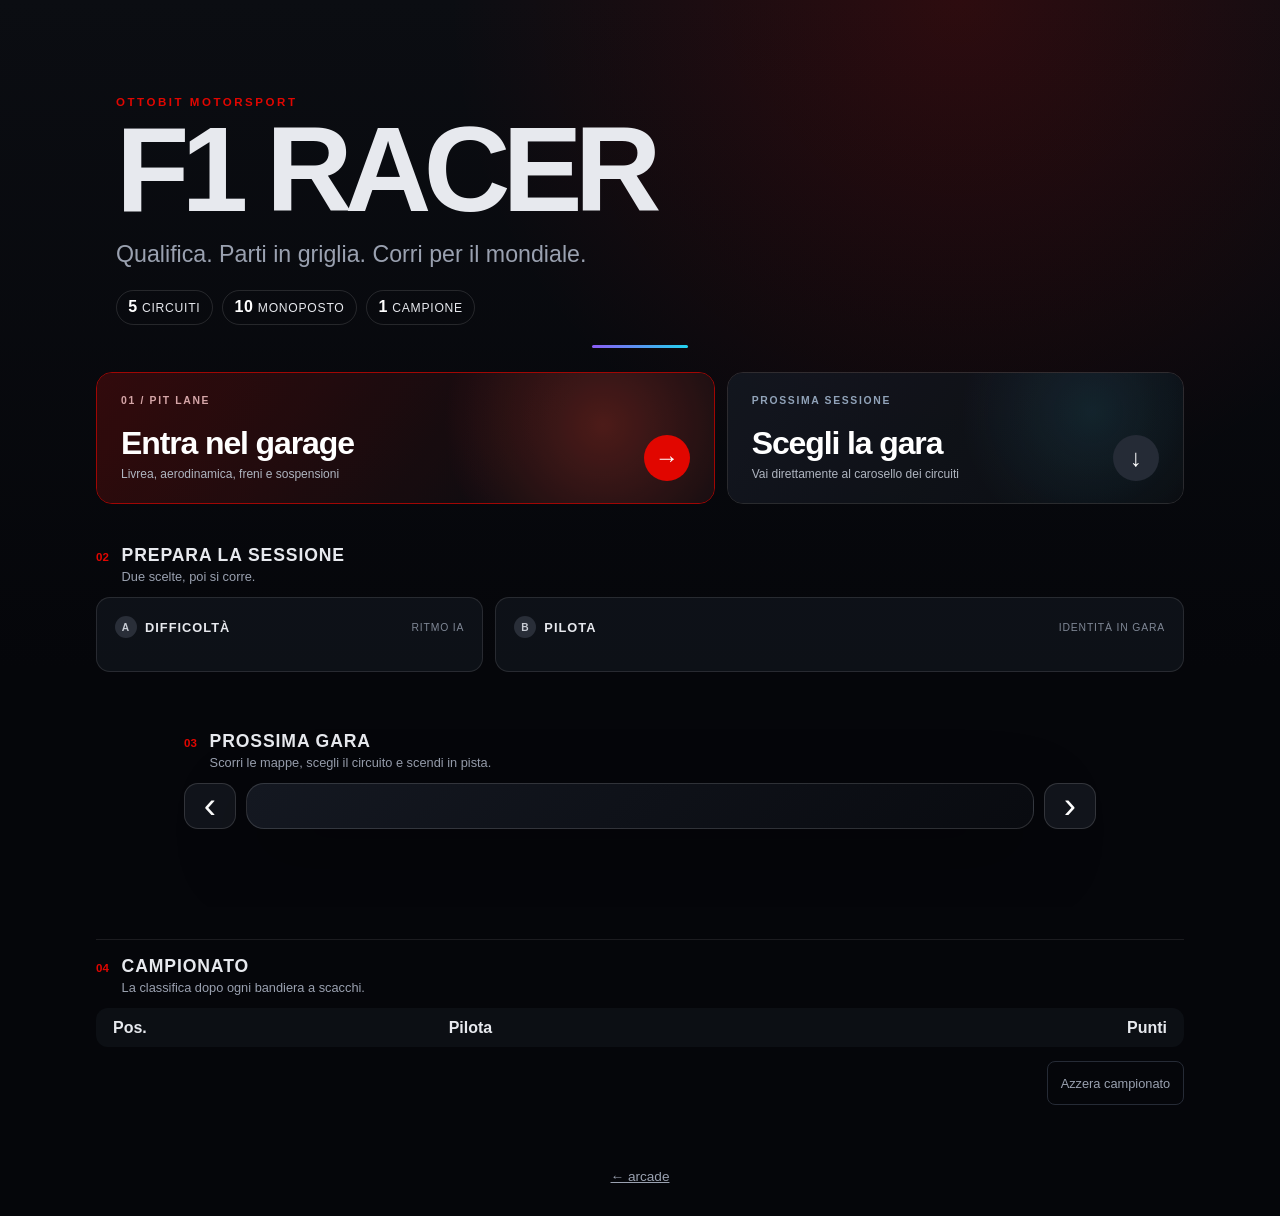
==== commit 6185a47d: "feat(f1): expose cockpit and enforce unique drivers" ====
--- a/games/f1-racer/index.html
+++ b/games/f1-racer/index.html
@@ -70,6 +70,6 @@
     <a href="../../">← arcade</a>
   </footer>
 
-  <script type="module" src="menu.js?v=22"></script>
+  <script type="module" src="menu.js?v=23"></script>
 </body>
 </html>
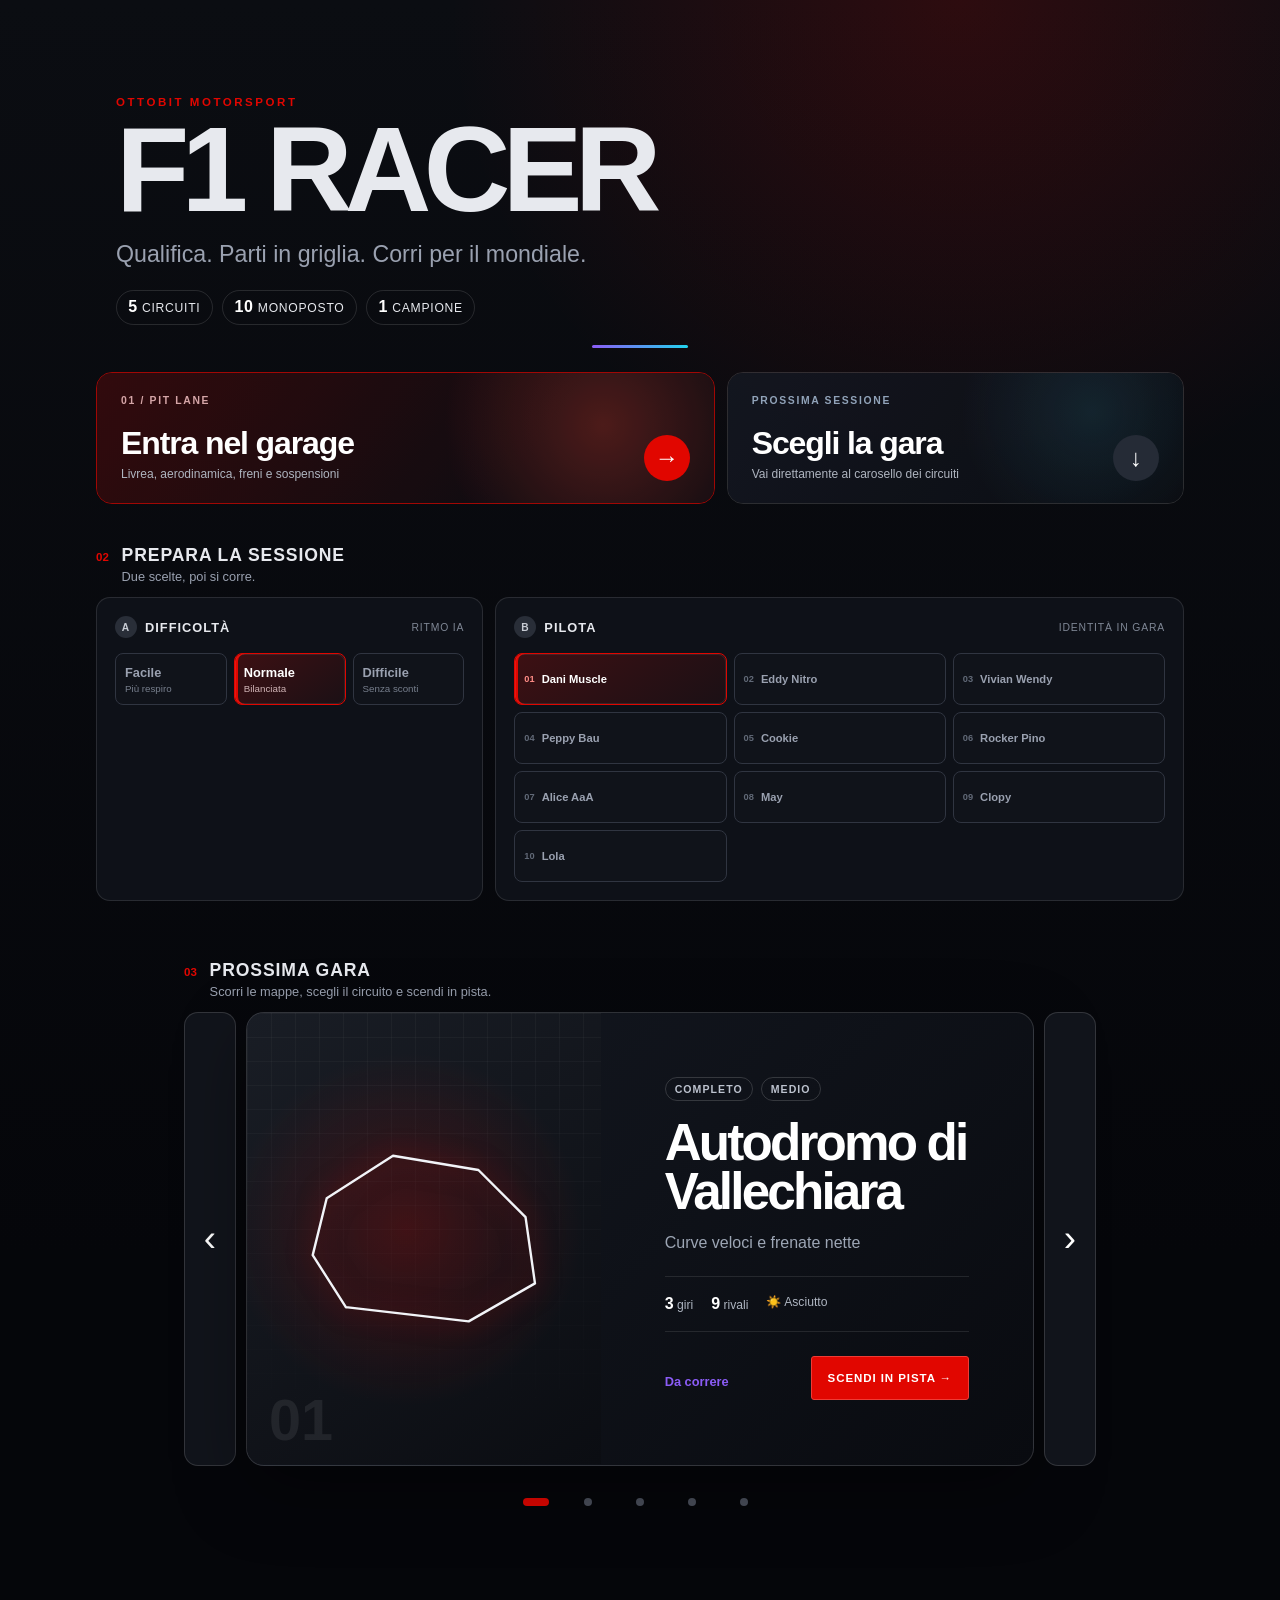
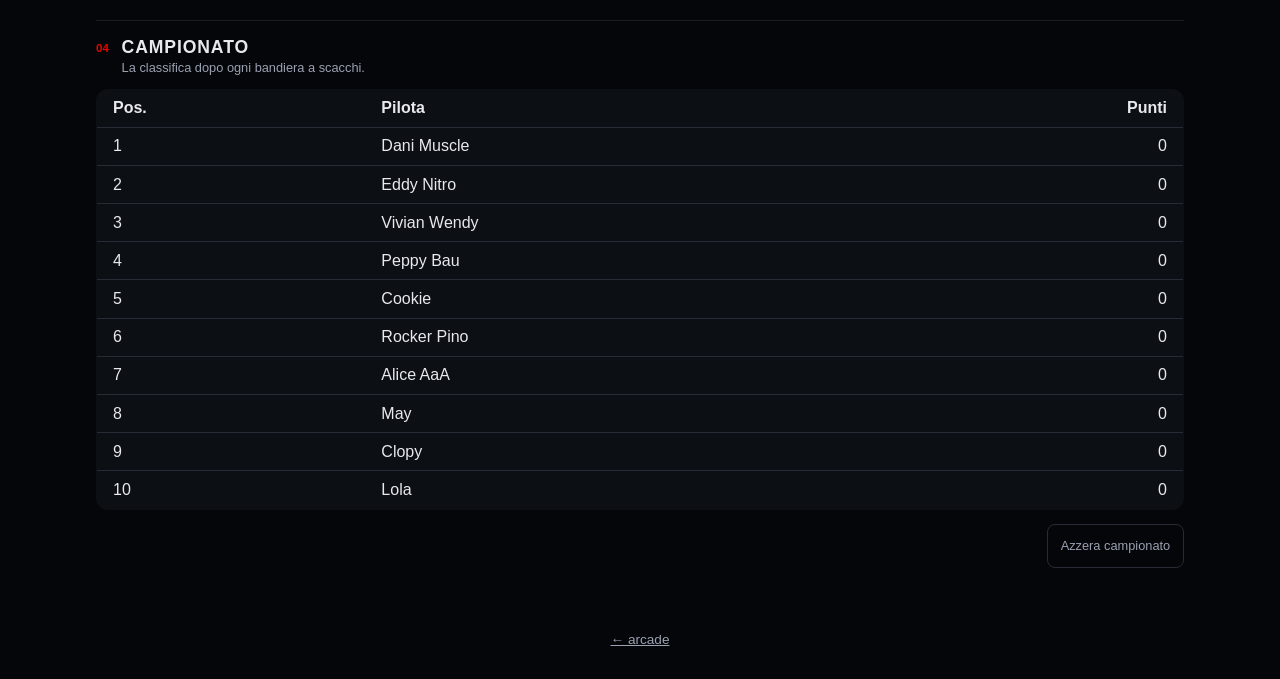
==== commit 76ea7a1a: "feat(f1): update index.html for circuit setup recommendations" ====
--- a/games/f1-racer/index.html
+++ b/games/f1-racer/index.html
@@ -70,6 +70,6 @@
     <a href="../../">← arcade</a>
   </footer>
 
-  <script type="module" src="menu.js?v=23"></script>
+  <script type="module" src="menu.js?v=29"></script>
 </body>
 </html>
--- a/games/f1-racer/style.css
+++ b/games/f1-racer/style.css
@@ -14,6 +14,11 @@
 canvas {
   display: block;
 }
+
+#driver-nameplates{position:fixed;inset:0;pointer-events:none;overflow:hidden;font-family:-apple-system,BlinkMacSystemFont,"Segoe UI",Roboto,sans-serif}
+.driver-nameplate{position:absolute;left:0;top:0;transform-origin:center bottom;padding:3px 7px 4px;border-radius:4px;background:rgba(5,8,12,.72);color:#f4f7fa;font-size:10px;font-weight:700;line-height:1;letter-spacing:.025em;white-space:nowrap;text-shadow:0 1px 2px #000;box-shadow:inset 3px 0 var(--driver-color),0 2px 8px rgba(0,0,0,.4);will-change:transform,opacity}
+.driver-nameplate[hidden]{display:none}
+@media(max-width:760px){.driver-nameplate{padding:3px 6px;font-size:9px}}
 
 /* The race viewport is an interaction surface, not a document: prevent
    Safari/iOS from turning repeated taps or pinch gestures on the WebGL
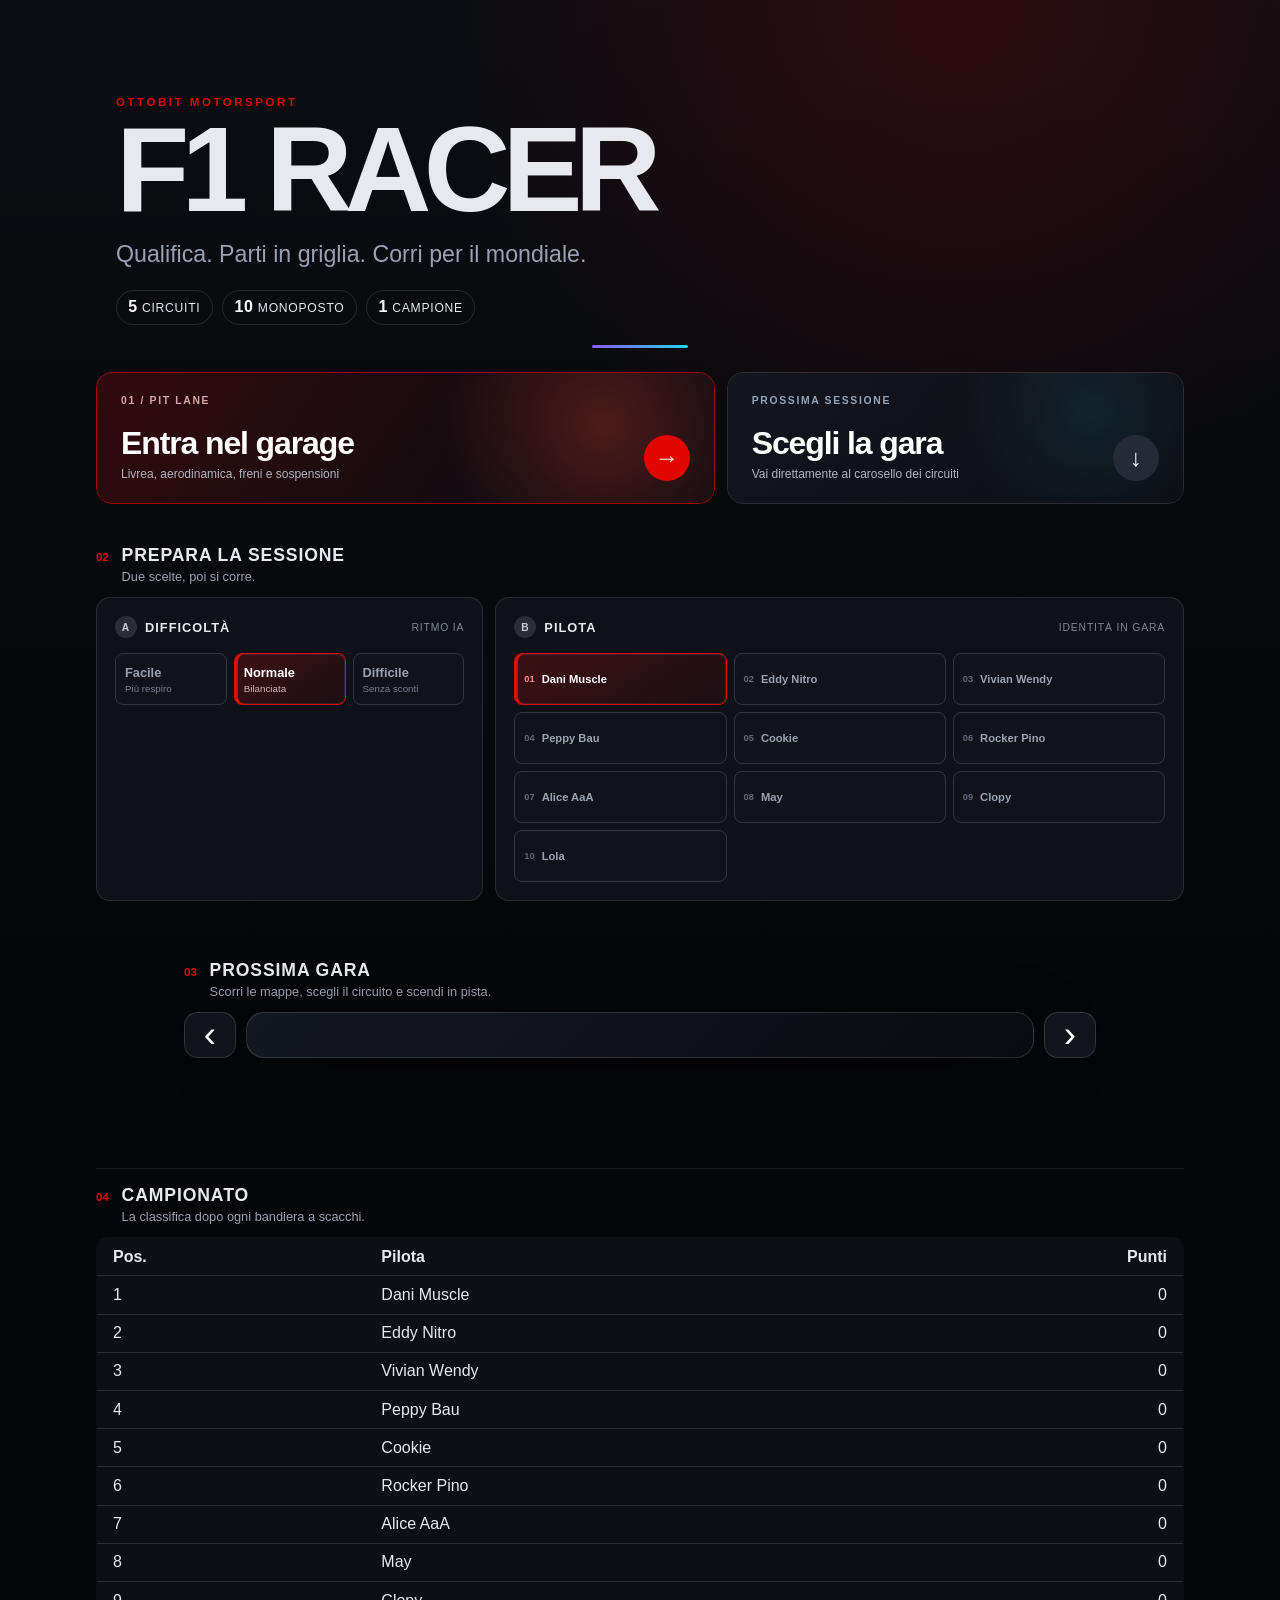
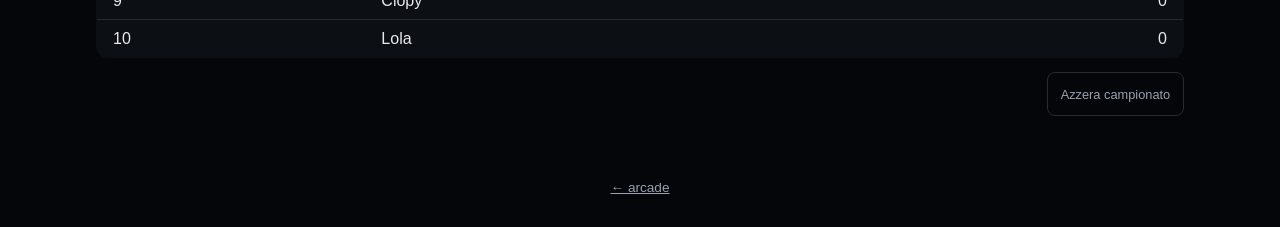
==== commit 193c5b63: "Add Marzamemi circuit in games/f1-racer/index.html" ====
--- a/games/f1-racer/index.html
+++ b/games/f1-racer/index.html
@@ -70,6 +70,6 @@
     <a href="../../">← arcade</a>
   </footer>
 
-  <script type="module" src="menu.js?v=29"></script>
+  <script type="module" src="menu.js?v=34"></script>
 </body>
 </html>
--- a/games/f1-racer/style.css
+++ b/games/f1-racer/style.css
@@ -322,6 +322,8 @@
   overflow: hidden;
 }
 
+@media(max-width:620px){#hud-bottomright{gap:.3rem;padding:.3rem .45rem}.speedo-unit{display:none}}
+
 #speed-fill {
   height: 100%;
   width: 0%;
@@ -437,6 +439,25 @@
 
 #touch-controls {
   display: none;
+}
+
+.qualifying-timing{display:none}
+.qualifying-timing[hidden]{display:none}
+@media(orientation:landscape){
+  .qualifying-timing{display:block;position:fixed;z-index:115;top:5.4rem;left:max(12px,env(safe-area-inset-left,0px));width:180px;color:#eef8ff;pointer-events:none;font:700 10px/1.2 system-ui;text-shadow:0 1px 3px #000,0 0 8px #000}
+  .qualifying-timing__title{padding:2px 4px 6px;color:#c2d3dd;font-size:8px;letter-spacing:.13em}
+  .qualifying-timing ol{display:grid;gap:2px;margin:0;padding:0;list-style:none}
+  .qualifying-timing li{display:grid;grid-template-columns:16px minmax(0,1fr) auto;align-items:center;gap:5px;min-height:19px;padding:0 4px;border-left:1px solid #ffffff28;background:linear-gradient(90deg,#06101970,transparent)}
+  .qualifying-timing li.is-player{border-left:2px solid #70e1c5;background:linear-gradient(90deg,#70e1c52b,transparent);color:#fff}
+  .qualifying-timing__position{color:#8ca3b3;text-align:center}
+  .qualifying-timing__name{overflow:hidden;text-overflow:ellipsis;white-space:nowrap}
+  .qualifying-timing strong{font:700 9px/1 ui-monospace,SFMono-Regular,Consolas,monospace}
+}
+@media(orientation:landscape) and (max-height:520px){
+  .qualifying-timing{top:4rem;left:max(7px,env(safe-area-inset-left,0px));width:140px;font-size:8px}
+  .qualifying-timing__title{padding-bottom:3px;font-size:7px}
+  .qualifying-timing li{grid-template-columns:12px minmax(0,1fr) auto;gap:3px;min-height:14px;padding:0 3px}
+  .qualifying-timing strong{font-size:7px}
 }
 
 /* Touch controls: shown only when JS (see index.html) detects real touch
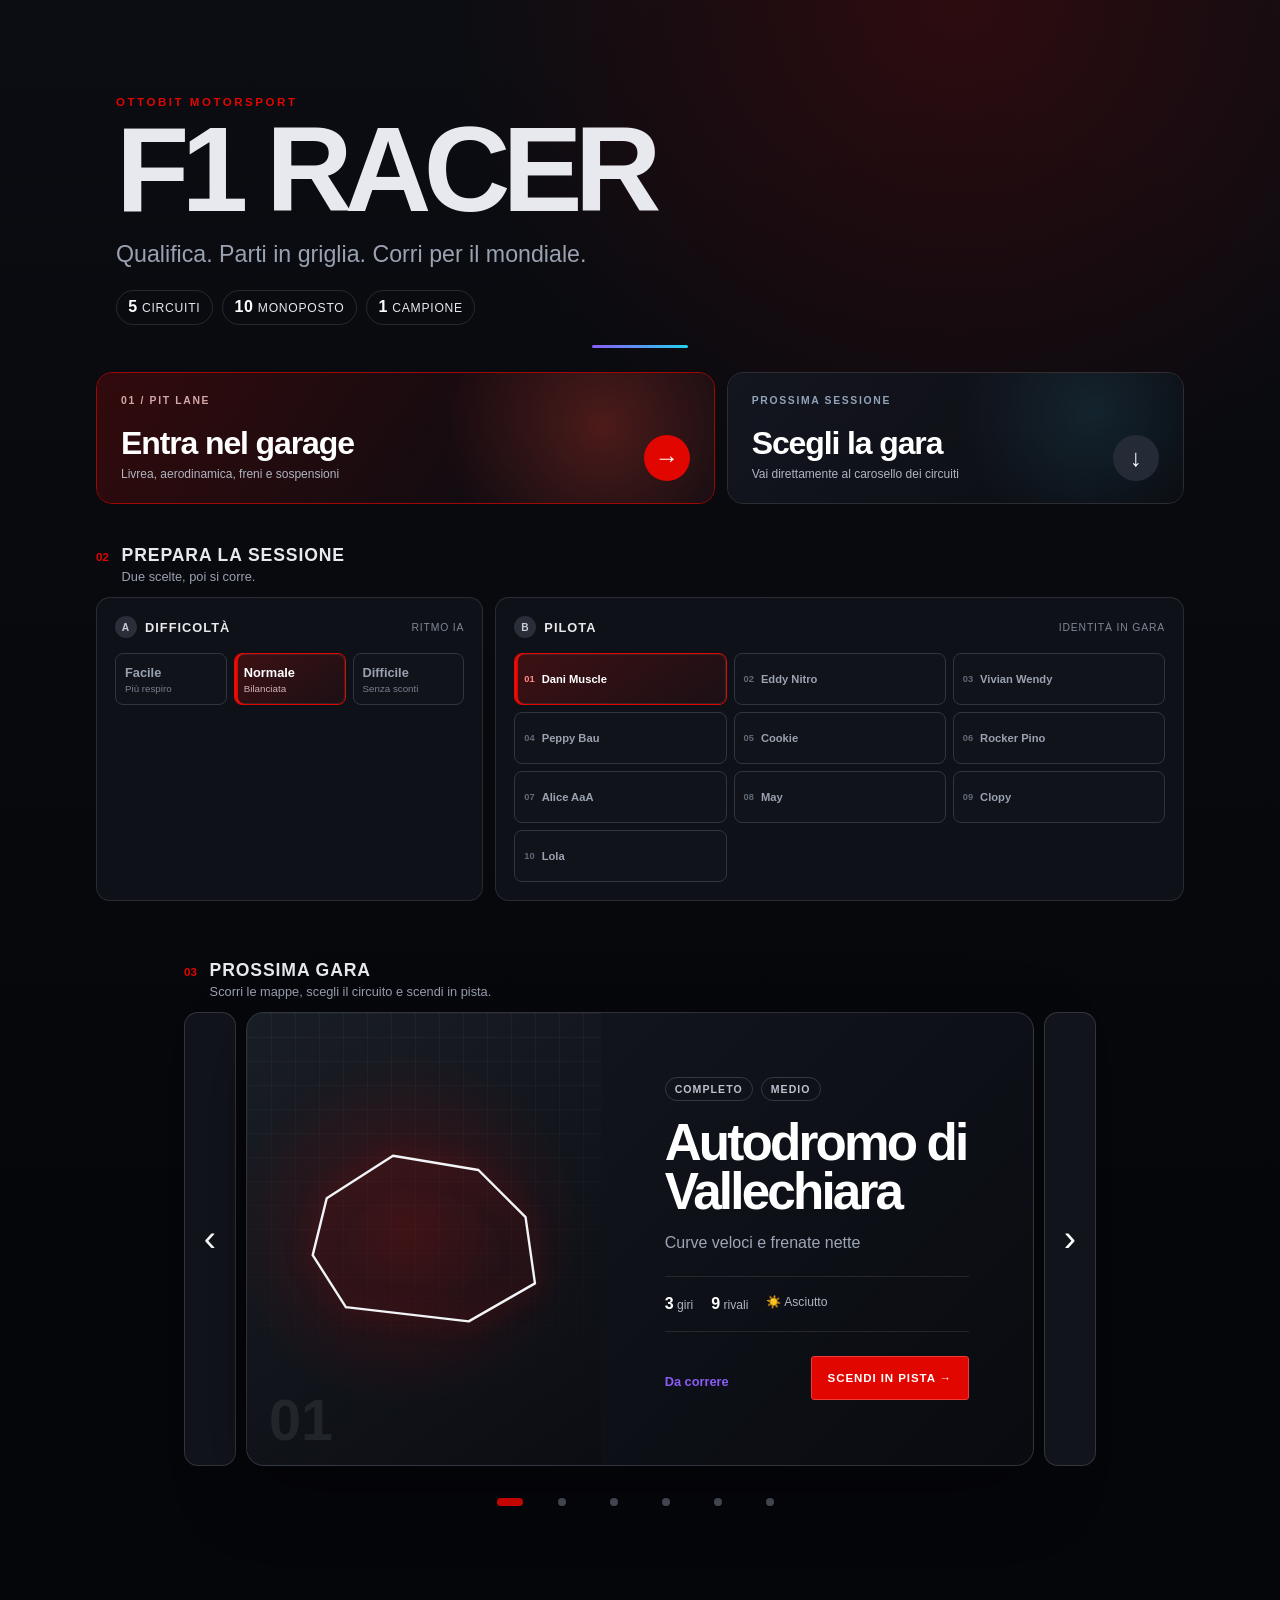
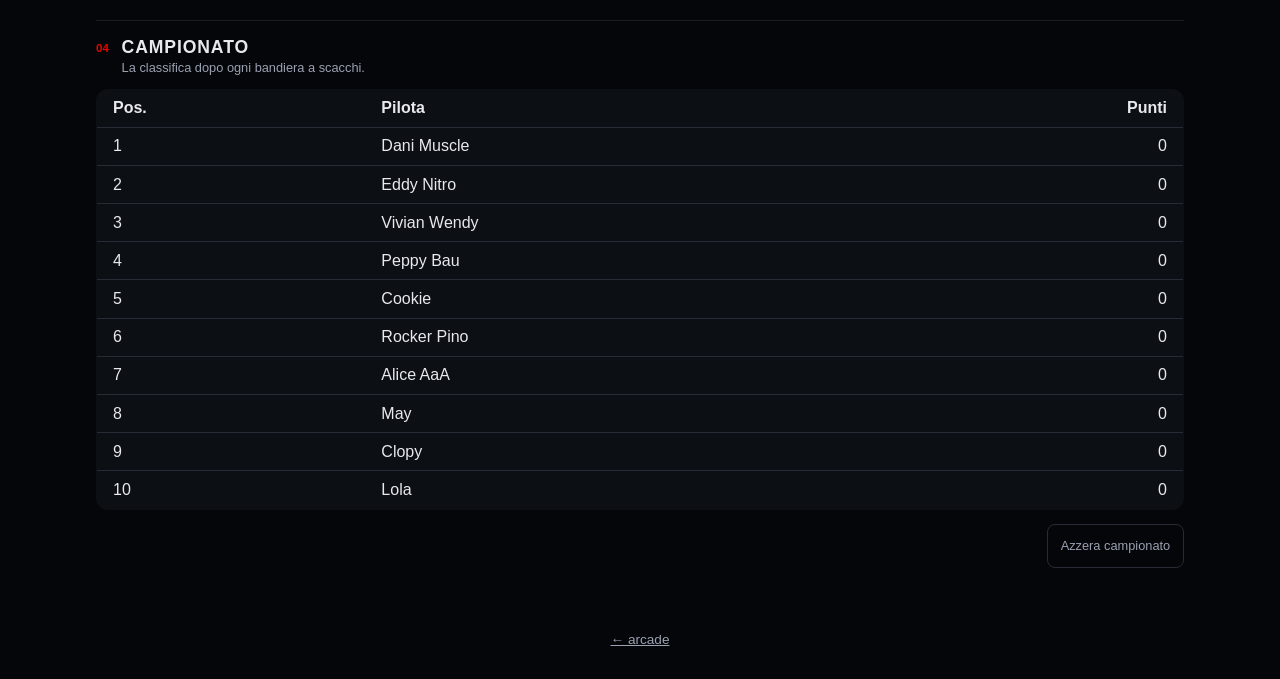
==== commit 1c500db1: "Correct Marzamemi map angles and restore racing kerbs" ====
--- a/games/f1-racer/index.html
+++ b/games/f1-racer/index.html
@@ -70,6 +70,6 @@
     <a href="../../">← arcade</a>
   </footer>
 
-  <script type="module" src="menu.js?v=34"></script>
+  <script type="module" src="menu.js?v=35"></script>
 </body>
 </html>
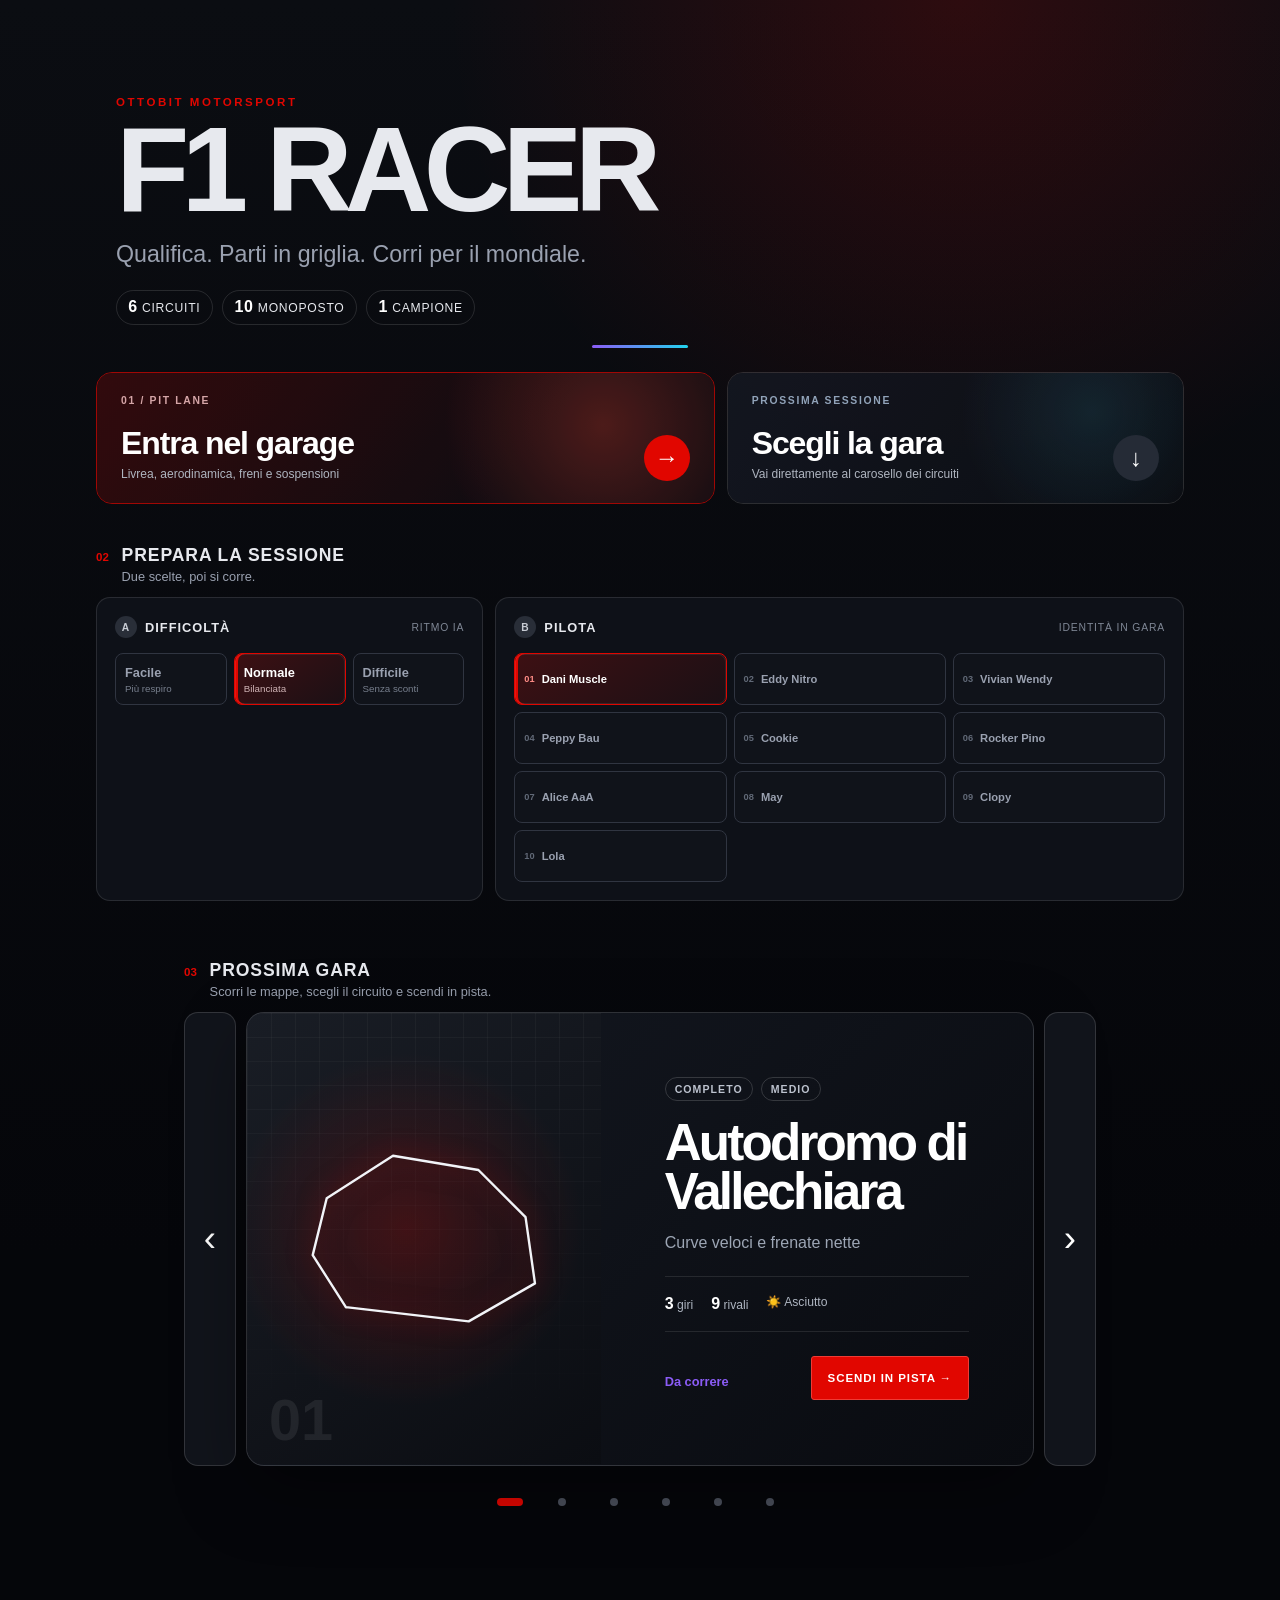
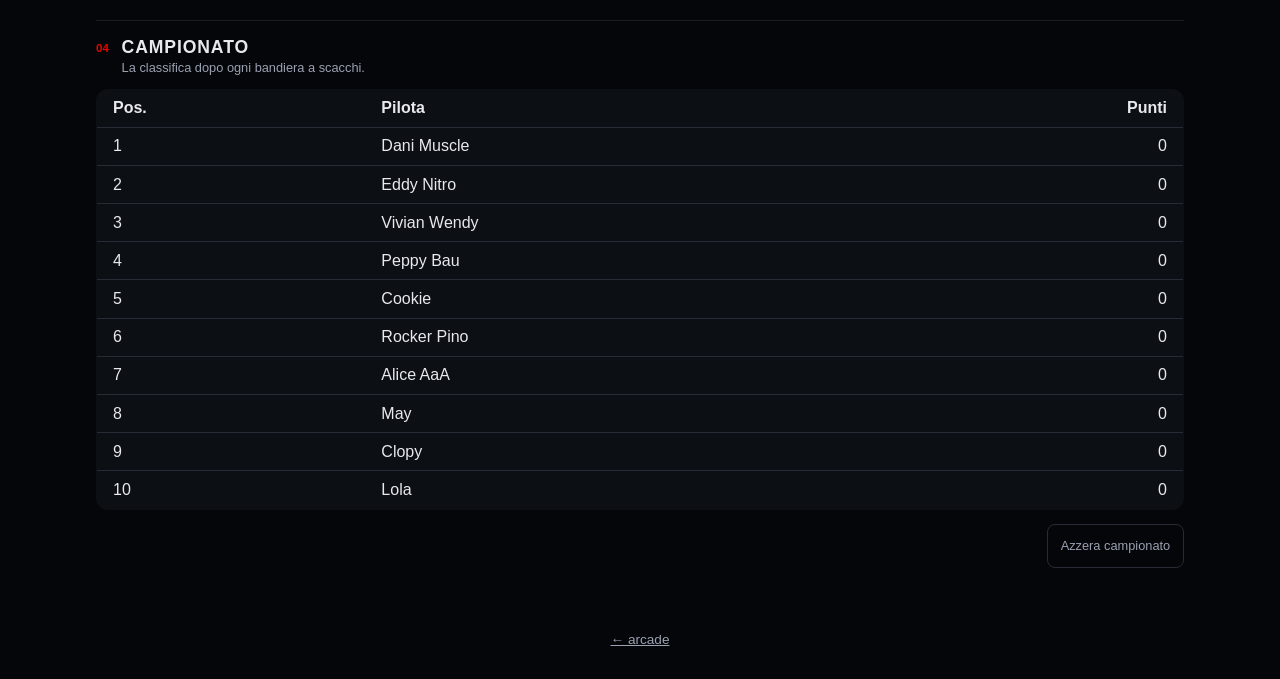
==== commit b1331e5e: "fix(f1): allineare scheda arcade e README ai contenuti attuali games.js e README pubblicizzavano anc" ====
--- a/games/f1-racer/index.html
+++ b/games/f1-racer/index.html
@@ -5,11 +5,11 @@
   <meta name="viewport" content="width=device-width, initial-scale=1.0" />
   <title>F1 Racer — ottobit arcade</title>
   <link rel="icon" href="data:image/svg+xml,<svg xmlns=%22http://www.w3.org/2000/svg%22 viewBox=%220 0 100 100%22><text y=%22.9em%22 font-size=%2290%22>🏎️</text></svg>" />
-  <meta name="description" content="Mini-campionato 3D: 5 circuiti, griglia da 10 auto, classifica a punti. Giocabile subito nel browser." />
+  <meta name="description" content="Mini-campionato 3D: più circuiti, griglia da 10 auto, classifica a punti. Giocabile subito nel browser." />
   <meta property="og:type" content="website" />
   <meta property="og:url" content="https://ottobit.github.io/portfolio-arcade/games/f1-racer/" />
   <meta property="og:title" content="F1 Racer — ottobit arcade" />
-  <meta property="og:description" content="Mini-campionato 3D: 5 circuiti, griglia da 10 auto, classifica a punti. Giocabile subito nel browser." />
+  <meta property="og:description" content="Mini-campionato 3D: più circuiti, griglia da 10 auto, classifica a punti. Giocabile subito nel browser." />
   <meta property="og:image" content="https://ottobit.github.io/portfolio-arcade/assets/images/og-f1-racer.jpg" />
   <meta name="twitter:card" content="summary_large_image" />
   <link rel="stylesheet" href="../../assets/css/style.css" />
@@ -21,7 +21,7 @@
     <h1 class="wordmark">F1 Racer</h1>
     <p class="f1-home-lead">Qualifica. Parti in griglia. Corri per il mondiale.</p>
     <div class="f1-home-stats" aria-label="Caratteristiche campionato">
-      <span><strong>5</strong> circuiti</span><span><strong>10</strong> monoposto</span><span><strong>1</strong> campione</span>
+      <span><strong id="stat-circuits">6</strong> circuiti</span><span><strong>10</strong> monoposto</span><span><strong>1</strong> campione</span>
     </div>
   </header>
 
@@ -70,6 +70,6 @@
     <a href="../../">← arcade</a>
   </footer>
 
-  <script type="module" src="menu.js?v=35"></script>
+  <script type="module" src="menu.js?v=39"></script>
 </body>
 </html>
